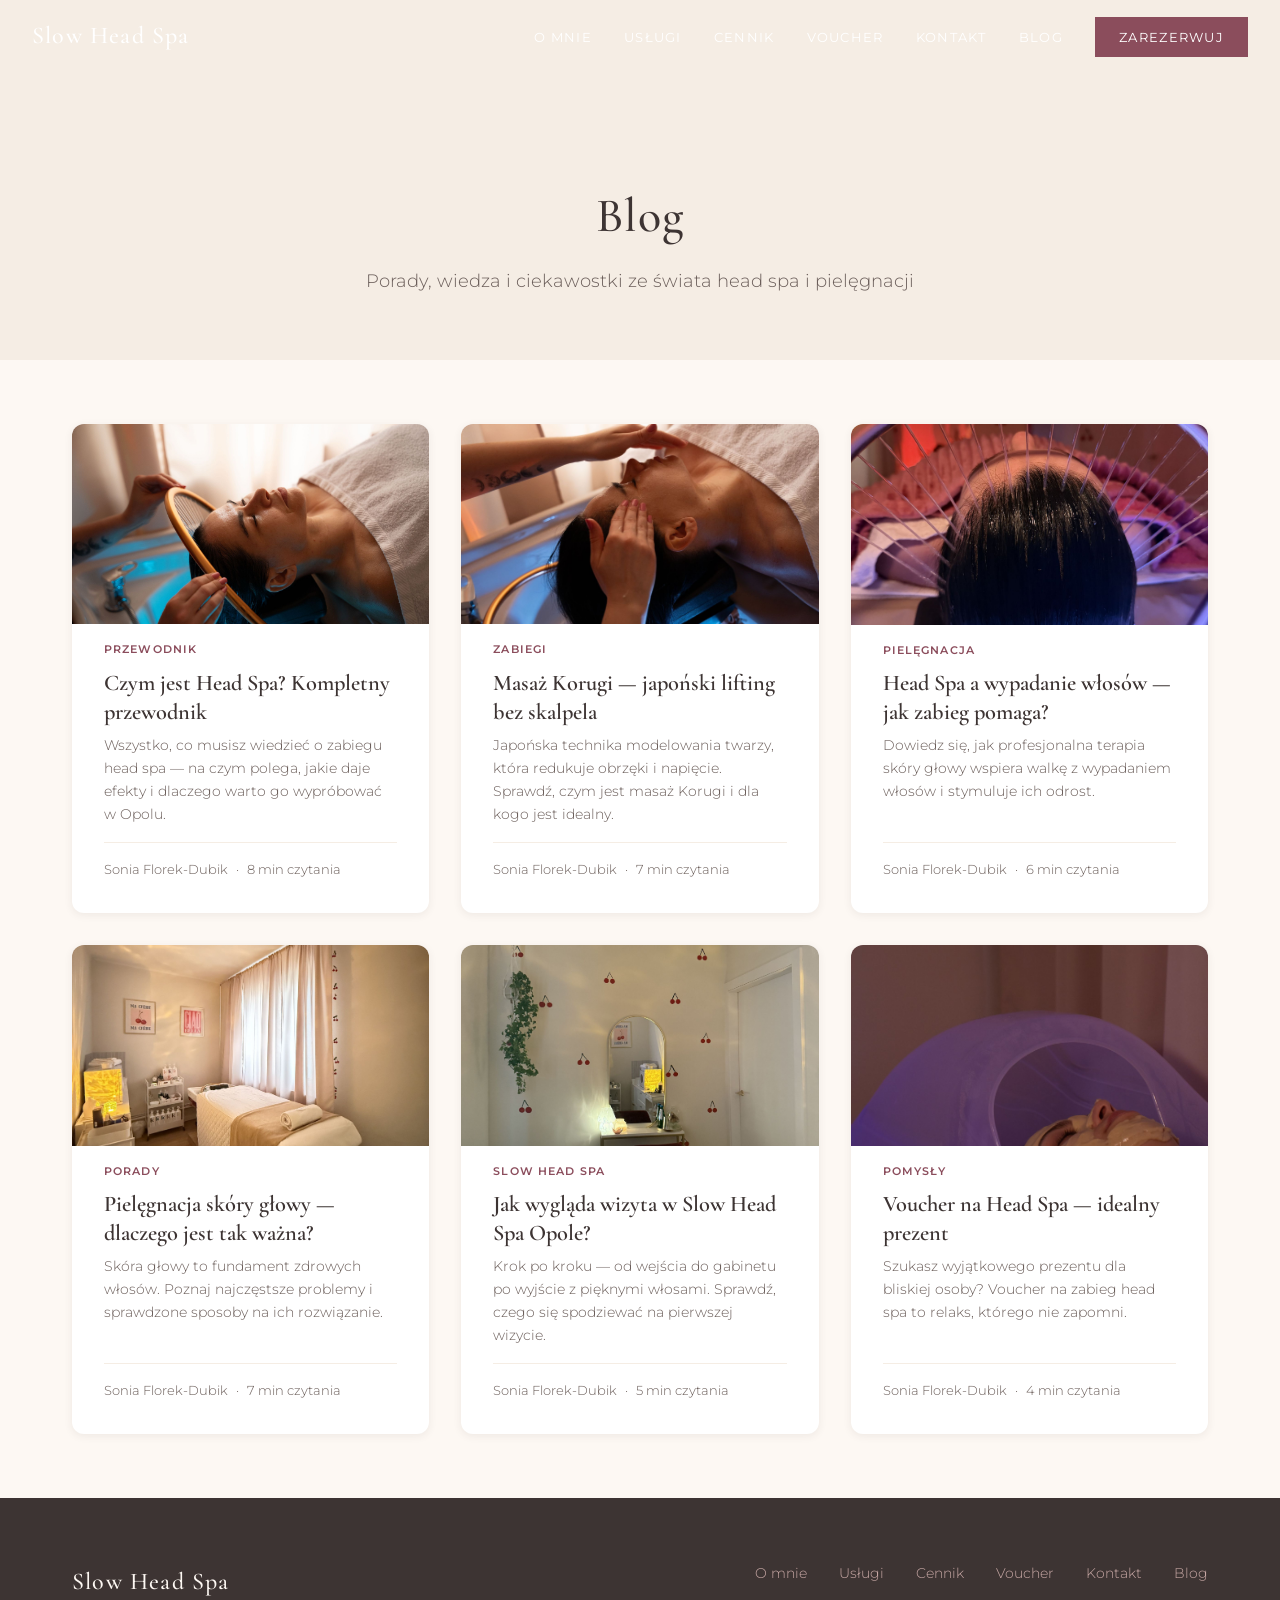
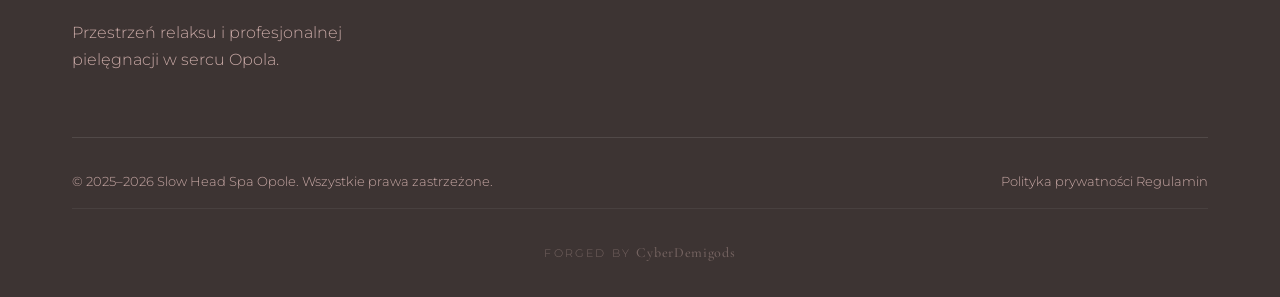
==== blog/index.html @ 9794a35c "Add blog (6 posts), blog nav link and sitemap entries Work from March 2026, previously uncommitted. " ====
<!DOCTYPE html>
<html lang="pl">
<head>
    <meta charset="UTF-8">
    <meta name="viewport" content="width=device-width, initial-scale=1.0">
    <meta name="description" content="Blog Slow Head Spa Opole — porady dotyczące pielęgnacji włosów, skóry głowy, masażu Korugi i zabiegów head spa. Wiedza od specjalistki.">
    <title>Blog | Slow Head Spa Opole — Porady i Wiedza</title>

    <meta property="og:type" content="website">
    <meta property="og:title" content="Blog | Slow Head Spa Opole">
    <meta property="og:description" content="Porady dotyczące pielęgnacji włosów, skóry głowy i zabiegów head spa. Wiedza od specjalistki z Opola.">
    <meta property="og:url" content="https://slowheadspa.pl/blog/">
    <meta property="og:locale" content="pl_PL">
    <meta name="theme-color" content="#3D3433">

    <link rel="canonical" href="https://slowheadspa.pl/blog/">
    <link rel="icon" href="data:image/svg+xml,<svg xmlns='http://www.w3.org/2000/svg' viewBox='0 0 100 100'><text y='.9em' font-size='90'>🧖</text></svg>" type="image/svg+xml">

    <link rel="stylesheet" href="/css/fonts.css">
    <link rel="stylesheet" href="/css/style.css">
    <link rel="stylesheet" href="/css/blog.css">

    <script type="application/ld+json">
    {
        "@context": "https://schema.org",
        "@type": "Blog",
        "name": "Blog Slow Head Spa Opole",
        "description": "Porady dotyczące pielęgnacji włosów, skóry głowy i zabiegów head spa.",
        "url": "https://slowheadspa.pl/blog/",
        "publisher": {
            "@type": "HealthAndBeautyBusiness",
            "name": "Slow Head Spa",
            "url": "https://slowheadspa.pl"
        }
    }
    </script>
</head>
<body>
    <nav class="nav nav--scrolled" id="nav">
        <div class="nav__container">
            <a href="/" class="nav__logo">Slow Head Spa</a>
            <button class="nav__toggle" id="navToggle" aria-label="Menu">
                <span></span>
                <span></span>
                <span></span>
            </button>
            <ul class="nav__menu" id="navMenu">
                <li><a href="/#o-mnie" class="nav__link">O mnie</a></li>
                <li><a href="/#uslugi" class="nav__link">Usługi</a></li>
                <li><a href="/#cennik" class="nav__link">Cennik</a></li>
                <li><a href="/#voucher" class="nav__link">Voucher</a></li>
                <li><a href="/#kontakt" class="nav__link">Kontakt</a></li>
                <li><a href="/blog/" class="nav__link">Blog</a></li>
                <li><a href="https://booksy.com/pl-pl/280278_slow-head-spa-opole_inni_12930_opole" target="_blank" rel="noopener noreferrer" class="nav__link nav__link--cta">Zarezerwuj</a></li>
            </ul>
        </div>
    </nav>

    <header class="blog-hero">
        <div class="container">
            <h1 class="section__title section__title--center">Blog</h1>
            <p class="section__subtitle">Porady, wiedza i ciekawostki ze świata head spa i pielęgnacji</p>
        </div>
    </header>

    <main>
        <div class="container">
            <div class="blog-grid">

                <a href="/blog/czym-jest-head-spa" class="blog-card">
                    <div class="blog-card__image">
                        <img src="/images/headspa5.jpeg" alt="Zabieg Head Spa w Opolu" loading="lazy">
                    </div>
                    <div class="blog-card__content">
                        <span class="blog-card__tag">Przewodnik</span>
                        <h2 class="blog-card__title">Czym jest Head Spa? Kompletny przewodnik</h2>
                        <p class="blog-card__excerpt">Wszystko, co musisz wiedzieć o zabiegu head spa — na czym polega, jakie daje efekty i dlaczego warto go wypróbować w Opolu.</p>
                        <div class="blog-card__meta">
                            <span>Sonia Florek-Dubik</span>
                            <span>·</span>
                            <span>8 min czytania</span>
                        </div>
                    </div>
                </a>

                <a href="/blog/masaz-korugi-japonski-lifting" class="blog-card">
                    <div class="blog-card__image">
                        <img src="/images/headspa4.jpeg" alt="Masaż Korugi w Opolu" loading="lazy">
                    </div>
                    <div class="blog-card__content">
                        <span class="blog-card__tag">Zabiegi</span>
                        <h2 class="blog-card__title">Masaż Korugi — japoński lifting bez skalpela</h2>
                        <p class="blog-card__excerpt">Japońska technika modelowania twarzy, która redukuje obrzęki i napięcie. Sprawdź, czym jest masaż Korugi i dla kogo jest idealny.</p>
                        <div class="blog-card__meta">
                            <span>Sonia Florek-Dubik</span>
                            <span>·</span>
                            <span>7 min czytania</span>
                        </div>
                    </div>
                </a>

                <a href="/blog/head-spa-wypadanie-wlosow" class="blog-card">
                    <div class="blog-card__image">
                        <img src="/images/headspa6.jpeg" alt="Head Spa a wypadanie włosów" loading="lazy">
                    </div>
                    <div class="blog-card__content">
                        <span class="blog-card__tag">Pielęgnacja</span>
                        <h2 class="blog-card__title">Head Spa a wypadanie włosów — jak zabieg pomaga?</h2>
                        <p class="blog-card__excerpt">Dowiedz się, jak profesjonalna terapia skóry głowy wspiera walkę z wypadaniem włosów i stymuluje ich odrost.</p>
                        <div class="blog-card__meta">
                            <span>Sonia Florek-Dubik</span>
                            <span>·</span>
                            <span>6 min czytania</span>
                        </div>
                    </div>
                </a>

                <a href="/blog/pielegnacja-skory-glowy" class="blog-card">
                    <div class="blog-card__image">
                        <img src="/images/headspa2.jpeg" alt="Pielęgnacja skóry głowy" loading="lazy">
                    </div>
                    <div class="blog-card__content">
                        <span class="blog-card__tag">Porady</span>
                        <h2 class="blog-card__title">Pielęgnacja skóry głowy — dlaczego jest tak ważna?</h2>
                        <p class="blog-card__excerpt">Skóra głowy to fundament zdrowych włosów. Poznaj najczęstsze problemy i sprawdzone sposoby na ich rozwiązanie.</p>
                        <div class="blog-card__meta">
                            <span>Sonia Florek-Dubik</span>
                            <span>·</span>
                            <span>7 min czytania</span>
                        </div>
                    </div>
                </a>

                <a href="/blog/jak-wyglada-wizyta-head-spa-opole" class="blog-card">
                    <div class="blog-card__image">
                        <img src="/images/headspa1.jpeg" alt="Wizyta w Slow Head Spa Opole" loading="lazy">
                    </div>
                    <div class="blog-card__content">
                        <span class="blog-card__tag">Slow Head Spa</span>
                        <h2 class="blog-card__title">Jak wygląda wizyta w Slow Head Spa Opole?</h2>
                        <p class="blog-card__excerpt">Krok po kroku — od wejścia do gabinetu po wyjście z pięknymi włosami. Sprawdź, czego się spodziewać na pierwszej wizycie.</p>
                        <div class="blog-card__meta">
                            <span>Sonia Florek-Dubik</span>
                            <span>·</span>
                            <span>5 min czytania</span>
                        </div>
                    </div>
                </a>

                <a href="/blog/voucher-head-spa-prezent" class="blog-card">
                    <div class="blog-card__image">
                        <img src="/images/headspa3.jpeg" alt="Voucher Head Spa na prezent" loading="lazy">
                    </div>
                    <div class="blog-card__content">
                        <span class="blog-card__tag">Pomysły</span>
                        <h2 class="blog-card__title">Voucher na Head Spa — idealny prezent</h2>
                        <p class="blog-card__excerpt">Szukasz wyjątkowego prezentu dla bliskiej osoby? Voucher na zabieg head spa to relaks, którego nie zapomni.</p>
                        <div class="blog-card__meta">
                            <span>Sonia Florek-Dubik</span>
                            <span>·</span>
                            <span>4 min czytania</span>
                        </div>
                    </div>
                </a>

            </div>
        </div>
    </main>

    <footer class="footer">
        <div class="container">
            <div class="footer__content">
                <div class="footer__brand">
                    <span class="footer__logo">Slow Head Spa</span>
                    <p>Przestrzeń relaksu i profesjonalnej pielęgnacji w sercu Opola.</p>
                </div>
                <div class="footer__links">
                    <a href="/#o-mnie">O mnie</a>
                    <a href="/#uslugi">Usługi</a>
                    <a href="/#cennik">Cennik</a>
                    <a href="/#voucher">Voucher</a>
                    <a href="/#kontakt">Kontakt</a>
                    <a href="/blog/">Blog</a>
                </div>
            </div>
            <div class="footer__bottom">
                <p>&copy; 2025–2026 Slow Head Spa Opole. Wszystkie prawa zastrzeżone.</p>
                <div class="footer__legal-links">
                    <a href="/polityka-prywatnosci.html">Polityka prywatności</a>
                    <a href="/regulamin.html">Regulamin</a>
                </div>
            </div>
            <div class="footer__credit">
                <p>Forged by <a href="https://cyberdemigods.com" target="_blank" rel="noopener noreferrer"><span style="font-family:var(--font-heading);font-size:0.875rem;letter-spacing:0.05em;text-transform:none">CyberDemigods</span></a></p>
            </div>
        </div>
    </footer>

    <script src="/js/main.js"></script>
</body>
</html>
---- css/fonts.css ----
/* ===================================
   LOCAL FONTS — self-hosted for GDPR compliance
   =================================== */

/* Cormorant Garamond — Regular (400) */
@font-face {
    font-family: 'Cormorant Garamond';
    font-style: normal;
    font-weight: 400;
    font-display: swap;
    src: url('../fonts/cormorant-garamond-normal-latin-ext.woff2') format('woff2');
    unicode-range: U+0100-02BA, U+02BD-02C5, U+02C7-02CC, U+02CE-02D7, U+02DD-02FF, U+0304, U+0308, U+0329, U+1D00-1DBF, U+1E00-1E9F, U+1EF2-1EFF, U+2020, U+20A0-20AB, U+20AD-20C0, U+2113, U+2C60-2C7F, U+A720-A7FF;
}

@font-face {
    font-family: 'Cormorant Garamond';
    font-style: normal;
    font-weight: 400;
    font-display: swap;
    src: url('../fonts/cormorant-garamond-normal-latin.woff2') format('woff2');
    unicode-range: U+0000-00FF, U+0131, U+0152-0153, U+02BB-02BC, U+02C6, U+02DA, U+02DC, U+0304, U+0308, U+0329, U+2000-206F, U+20AC, U+2122, U+2191, U+2193, U+2212, U+2215, U+FEFF, U+FFFD;
}

/* Cormorant Garamond — Medium (500) */
@font-face {
    font-family: 'Cormorant Garamond';
    font-style: normal;
    font-weight: 500;
    font-display: swap;
    src: url('../fonts/cormorant-garamond-normal-latin-ext.woff2') format('woff2');
    unicode-range: U+0100-02BA, U+02BD-02C5, U+02C7-02CC, U+02CE-02D7, U+02DD-02FF, U+0304, U+0308, U+0329, U+1D00-1DBF, U+1E00-1E9F, U+1EF2-1EFF, U+2020, U+20A0-20AB, U+20AD-20C0, U+2113, U+2C60-2C7F, U+A720-A7FF;
}

@font-face {
    font-family: 'Cormorant Garamond';
    font-style: normal;
    font-weight: 500;
    font-display: swap;
    src: url('../fonts/cormorant-garamond-normal-latin.woff2') format('woff2');
    unicode-range: U+0000-00FF, U+0131, U+0152-0153, U+02BB-02BC, U+02C6, U+02DA, U+02DC, U+0304, U+0308, U+0329, U+2000-206F, U+20AC, U+2122, U+2191, U+2193, U+2212, U+2215, U+FEFF, U+FFFD;
}

/* Cormorant Garamond — SemiBold (600) */
@font-face {
    font-family: 'Cormorant Garamond';
    font-style: normal;
    font-weight: 600;
    font-display: swap;
    src: url('../fonts/cormorant-garamond-normal-latin-ext.woff2') format('woff2');
    unicode-range: U+0100-02BA, U+02BD-02C5, U+02C7-02CC, U+02CE-02D7, U+02DD-02FF, U+0304, U+0308, U+0329, U+1D00-1DBF, U+1E00-1E9F, U+1EF2-1EFF, U+2020, U+20A0-20AB, U+20AD-20C0, U+2113, U+2C60-2C7F, U+A720-A7FF;
}

@font-face {
    font-family: 'Cormorant Garamond';
    font-style: normal;
    font-weight: 600;
    font-display: swap;
    src: url('../fonts/cormorant-garamond-normal-latin.woff2') format('woff2');
    unicode-range: U+0000-00FF, U+0131, U+0152-0153, U+02BB-02BC, U+02C6, U+02DA, U+02DC, U+0304, U+0308, U+0329, U+2000-206F, U+20AC, U+2122, U+2191, U+2193, U+2212, U+2215, U+FEFF, U+FFFD;
}

/* Cormorant Garamond — Italic (400) */
@font-face {
    font-family: 'Cormorant Garamond';
    font-style: italic;
    font-weight: 400;
    font-display: swap;
    src: url('../fonts/cormorant-garamond-italic-latin-ext.woff2') format('woff2');
    unicode-range: U+0100-02BA, U+02BD-02C5, U+02C7-02CC, U+02CE-02D7, U+02DD-02FF, U+0304, U+0308, U+0329, U+1D00-1DBF, U+1E00-1E9F, U+1EF2-1EFF, U+2020, U+20A0-20AB, U+20AD-20C0, U+2113, U+2C60-2C7F, U+A720-A7FF;
}

@font-face {
    font-family: 'Cormorant Garamond';
    font-style: italic;
    font-weight: 400;
    font-display: swap;
    src: url('../fonts/cormorant-garamond-italic-latin.woff2') format('woff2');
    unicode-range: U+0000-00FF, U+0131, U+0152-0153, U+02BB-02BC, U+02C6, U+02DA, U+02DC, U+0304, U+0308, U+0329, U+2000-206F, U+20AC, U+2122, U+2191, U+2193, U+2212, U+2215, U+FEFF, U+FFFD;
}

/* Montserrat — Light (300) */
@font-face {
    font-family: 'Montserrat';
    font-style: normal;
    font-weight: 300;
    font-display: swap;
    src: url('../fonts/montserrat-normal-latin-ext.woff2') format('woff2');
    unicode-range: U+0100-02BA, U+02BD-02C5, U+02C7-02CC, U+02CE-02D7, U+02DD-02FF, U+0304, U+0308, U+0329, U+1D00-1DBF, U+1E00-1E9F, U+1EF2-1EFF, U+2020, U+20A0-20AB, U+20AD-20C0, U+2113, U+2C60-2C7F, U+A720-A7FF;
}

@font-face {
    font-family: 'Montserrat';
    font-style: normal;
    font-weight: 300;
    font-display: swap;
    src: url('../fonts/montserrat-normal-latin.woff2') format('woff2');
    unicode-range: U+0000-00FF, U+0131, U+0152-0153, U+02BB-02BC, U+02C6, U+02DA, U+02DC, U+0304, U+0308, U+0329, U+2000-206F, U+20AC, U+2122, U+2191, U+2193, U+2212, U+2215, U+FEFF, U+FFFD;
}

/* Montserrat — Regular (400) */
@font-face {
    font-family: 'Montserrat';
    font-style: normal;
    font-weight: 400;
    font-display: swap;
    src: url('../fonts/montserrat-normal-latin-ext.woff2') format('woff2');
    unicode-range: U+0100-02BA, U+02BD-02C5, U+02C7-02CC, U+02CE-02D7, U+02DD-02FF, U+0304, U+0308, U+0329, U+1D00-1DBF, U+1E00-1E9F, U+1EF2-1EFF, U+2020, U+20A0-20AB, U+20AD-20C0, U+2113, U+2C60-2C7F, U+A720-A7FF;
}

@font-face {
    font-family: 'Montserrat';
    font-style: normal;
    font-weight: 400;
    font-display: swap;
    src: url('../fonts/montserrat-normal-latin.woff2') format('woff2');
    unicode-range: U+0000-00FF, U+0131, U+0152-0153, U+02BB-02BC, U+02C6, U+02DA, U+02DC, U+0304, U+0308, U+0329, U+2000-206F, U+20AC, U+2122, U+2191, U+2193, U+2212, U+2215, U+FEFF, U+FFFD;
}

/* Montserrat — Medium (500) */
@font-face {
    font-family: 'Montserrat';
    font-style: normal;
    font-weight: 500;
    font-display: swap;
    src: url('../fonts/montserrat-normal-latin-ext.woff2') format('woff2');
    unicode-range: U+0100-02BA, U+02BD-02C5, U+02C7-02CC, U+02CE-02D7, U+02DD-02FF, U+0304, U+0308, U+0329, U+1D00-1DBF, U+1E00-1E9F, U+1EF2-1EFF, U+2020, U+20A0-20AB, U+20AD-20C0, U+2113, U+2C60-2C7F, U+A720-A7FF;
}

@font-face {
    font-family: 'Montserrat';
    font-style: normal;
    font-weight: 500;
    font-display: swap;
    src: url('../fonts/montserrat-normal-latin.woff2') format('woff2');
    unicode-range: U+0000-00FF, U+0131, U+0152-0153, U+02BB-02BC, U+02C6, U+02DA, U+02DC, U+0304, U+0308, U+0329, U+2000-206F, U+20AC, U+2122, U+2191, U+2193, U+2212, U+2215, U+FEFF, U+FFFD;
}

/* Montserrat — SemiBold (600) */
@font-face {
    font-family: 'Montserrat';
    font-style: normal;
    font-weight: 600;
    font-display: swap;
    src: url('../fonts/montserrat-normal-latin-ext.woff2') format('woff2');
    unicode-range: U+0100-02BA, U+02BD-02C5, U+02C7-02CC, U+02CE-02D7, U+02DD-02FF, U+0304, U+0308, U+0329, U+1D00-1DBF, U+1E00-1E9F, U+1EF2-1EFF, U+2020, U+20A0-20AB, U+20AD-20C0, U+2113, U+2C60-2C7F, U+A720-A7FF;
}

@font-face {
    font-family: 'Montserrat';
    font-style: normal;
    font-weight: 600;
    font-display: swap;
    src: url('../fonts/montserrat-normal-latin.woff2') format('woff2');
    unicode-range: U+0000-00FF, U+0131, U+0152-0153, U+02BB-02BC, U+02C6, U+02DA, U+02DC, U+0304, U+0308, U+0329, U+2000-206F, U+20AC, U+2122, U+2191, U+2193, U+2212, U+2215, U+FEFF, U+FFFD;
}
---- css/style.css ----
/* ===================================
   SLOW HEAD SPA - STYLES
   =================================== */

/* CSS Variables */
:root {
    /* Colors - warm, slow, relaxing palette */
    --color-cream: #FDF8F3;
    --color-cream-dark: #F5EDE4;
    --color-blush: #E8D5D0;
    --color-rose: #C9A9A6;
    --color-cherry: #8B4D5C;
    --color-cherry-dark: #6B3A47;
    --color-text: #3D3433;
    --color-text-light: #6B5E5A;
    --color-white: #FFFFFF;

    /* Typography */
    --font-heading: 'Cormorant Garamond', Georgia, serif;
    --font-body: 'Montserrat', -apple-system, BlinkMacSystemFont, sans-serif;

    /* Spacing */
    --spacing-xs: 0.5rem;
    --spacing-sm: 1rem;
    --spacing-md: 2rem;
    --spacing-lg: 4rem;
    --spacing-xl: 6rem;

    /* Transitions */
    --transition-fast: 0.2s ease;
    --transition-base: 0.3s ease;
    --transition-slow: 0.5s ease;

    /* Shadows */
    --shadow-sm: 0 2px 8px rgba(61, 52, 51, 0.08);
    --shadow-md: 0 4px 20px rgba(61, 52, 51, 0.12);
    --shadow-lg: 0 8px 40px rgba(61, 52, 51, 0.16);
}

/* Reset & Base */
*,
*::before,
*::after {
    margin: 0;
    padding: 0;
    box-sizing: border-box;
}

html {
    scroll-behavior: smooth;
    font-size: 16px;
}

body {
    font-family: var(--font-body);
    font-weight: 300;
    line-height: 1.7;
    color: var(--color-text);
    background-color: var(--color-cream);
    -webkit-font-smoothing: antialiased;
    -moz-osx-font-smoothing: grayscale;
}

img {
    max-width: 100%;
    height: auto;
    display: block;
}

a {
    color: inherit;
    text-decoration: none;
    transition: color var(--transition-fast);
}

ul {
    list-style: none;
}

/* Container */
.container {
    width: 100%;
    max-width: 1200px;
    margin: 0 auto;
    padding: 0 var(--spacing-md);
}

/* Typography */
.section__title {
    font-family: var(--font-heading);
    font-size: clamp(2rem, 5vw, 3rem);
    font-weight: 500;
    color: var(--color-text);
    margin-bottom: var(--spacing-sm);
    letter-spacing: 0.02em;
}

.section__title--center {
    text-align: center;
}

.section__subtitle {
    text-align: center;
    color: var(--color-text-light);
    font-size: 1.1rem;
    margin-bottom: var(--spacing-lg);
}

/* Buttons */
.btn {
    display: inline-block;
    padding: 1rem 2rem;
    font-family: var(--font-body);
    font-size: 0.875rem;
    font-weight: 500;
    letter-spacing: 0.1em;
    text-transform: uppercase;
    border: none;
    border-radius: 0;
    cursor: pointer;
    transition: all var(--transition-base);
}

.btn--primary {
    background-color: var(--color-cherry);
    color: var(--color-white);
}

.btn--primary:hover {
    background-color: var(--color-cherry-dark);
}

.btn--secondary {
    background-color: transparent;
    color: var(--color-white);
    border: 1px solid var(--color-white);
}

.btn--secondary:hover {
    background-color: var(--color-white);
    color: var(--color-text);
}

.btn--outline {
    background-color: transparent;
    color: var(--color-cherry);
    border: 1px solid var(--color-cherry);
}

.btn--outline:hover {
    background-color: var(--color-cherry);
    color: var(--color-white);
}

.btn--large {
    padding: 1.25rem 3rem;
    font-size: 1rem;
}

.btn--full {
    width: 100%;
}

/* ===================================
   NAVIGATION
   =================================== */
.nav {
    position: fixed;
    top: 0;
    left: 0;
    right: 0;
    z-index: 1000;
    padding: var(--spacing-sm) 0;
    transition: all var(--transition-base);
}

.nav--scrolled {
    background-color: var(--color-cream);
    box-shadow: var(--shadow-sm);
}

.nav--scrolled .nav__logo,
.nav--scrolled .nav__link {
    color: var(--color-text);
}

.nav--scrolled .nav__toggle span {
    background-color: var(--color-text);
}

.nav__container {
    max-width: 1400px;
    margin: 0 auto;
    padding: 0 var(--spacing-md);
    display: flex;
    justify-content: space-between;
    align-items: center;
}

.nav__logo {
    font-family: var(--font-heading);
    font-size: 1.5rem;
    font-weight: 500;
    color: var(--color-white);
    letter-spacing: 0.05em;
}

.nav__menu {
    display: flex;
    align-items: center;
    gap: var(--spacing-md);
}

.nav__link {
    font-size: 0.8125rem;
    font-weight: 400;
    letter-spacing: 0.1em;
    text-transform: uppercase;
    color: var(--color-white);
    position: relative;
}

.nav__link::after {
    content: '';
    position: absolute;
    bottom: -4px;
    left: 0;
    width: 0;
    height: 1px;
    background-color: currentColor;
    transition: width var(--transition-base);
}

.nav__link:hover::after {
    width: 100%;
}

.nav__link--cta {
    padding: 0.75rem 1.5rem;
    background-color: var(--color-cherry);
    color: var(--color-white) !important;
}

.nav__link--cta::after {
    display: none;
}

.nav__link--cta:hover {
    background-color: var(--color-cherry-dark);
}

.nav__toggle {
    display: none;
    flex-direction: column;
    gap: 5px;
    background: none;
    border: none;
    cursor: pointer;
    padding: 5px;
}

.nav__toggle span {
    width: 24px;
    height: 2px;
    background-color: var(--color-white);
    transition: all var(--transition-base);
}

/* ===================================
   HERO
   =================================== */
.hero {
    position: relative;
    min-height: 100vh;
    display: flex;
    align-items: center;
    justify-content: center;
    background-image: url('../images/headspa5.jpeg');
    background-size: cover;
    background-position: center;
    background-attachment: fixed;
}

.hero__overlay {
    position: absolute;
    inset: 0;
    background: linear-gradient(
        to bottom,
        rgba(61, 52, 51, 0.4) 0%,
        rgba(61, 52, 51, 0.6) 100%
    );
}

.hero__content {
    position: relative;
    z-index: 1;
    text-align: center;
    padding: var(--spacing-md);
    max-width: 800px;
}

.hero__subtitle {
    font-size: 0.875rem;
    font-weight: 400;
    letter-spacing: 0.3em;
    text-transform: uppercase;
    color: var(--color-blush);
    margin-bottom: var(--spacing-sm);
}

.hero__title {
    font-family: var(--font-heading);
    font-size: clamp(3rem, 10vw, 6rem);
    font-weight: 400;
    color: var(--color-white);
    letter-spacing: 0.05em;
    margin-bottom: var(--spacing-md);
    line-height: 1.1;
}

.hero__description {
    font-size: 1.125rem;
    color: var(--color-cream);
    margin-bottom: var(--spacing-lg);
    line-height: 1.8;
}

.hero__buttons {
    display: flex;
    gap: var(--spacing-sm);
    justify-content: center;
    flex-wrap: wrap;
}

.hero__scroll {
    position: absolute;
    bottom: var(--spacing-lg);
    left: 50%;
    transform: translateX(-50%);
    display: flex;
    flex-direction: column;
    align-items: center;
    gap: var(--spacing-sm);
    color: var(--color-cream);
    font-size: 0.75rem;
    letter-spacing: 0.2em;
    text-transform: uppercase;
}

.hero__scroll-line {
    width: 1px;
    height: 60px;
    background: linear-gradient(to bottom, var(--color-cream), transparent);
    animation: scrollLine 2s ease-in-out infinite;
}

@keyframes scrollLine {
    0%, 100% { transform: scaleY(1); opacity: 1; }
    50% { transform: scaleY(0.5); opacity: 0.5; }
}

/* ===================================
   ABOUT
   =================================== */
.about {
    padding: var(--spacing-xl) 0;
    background-color: var(--color-white);
}

.about__grid {
    display: grid;
    grid-template-columns: 1fr 1fr;
    gap: var(--spacing-lg);
    align-items: center;
}

.about__image {
    position: relative;
}

.about__image img {
    width: 100%;
    height: 600px;
    object-fit: cover;
}

.about__image::before {
    content: '';
    position: absolute;
    top: var(--spacing-md);
    left: var(--spacing-md);
    right: calc(var(--spacing-md) * -1);
    bottom: calc(var(--spacing-md) * -1);
    border: 1px solid var(--color-rose);
    z-index: -1;
}

.about__content {
    padding: var(--spacing-md);
}

.about__text {
    margin-bottom: var(--spacing-md);
    color: var(--color-text-light);
}

.about__text:last-of-type {
    margin-bottom: 0;
}

.about__text strong {
    color: var(--color-cherry);
    font-weight: 500;
}

/* ===================================
   SERVICES
   =================================== */
.services {
    padding: var(--spacing-xl) 0;
    background-color: var(--color-cream);
}

.services__grid {
    display: grid;
    grid-template-columns: repeat(2, 1fr);
    gap: var(--spacing-lg);
}

.service-card {
    background-color: var(--color-white);
    box-shadow: var(--shadow-md);
    overflow: hidden;
    transition: transform var(--transition-base), box-shadow var(--transition-base);
}

.service-card:hover {
    transform: translateY(-8px);
    box-shadow: var(--shadow-lg);
}

.service-card__image {
    height: 300px;
    overflow: hidden;
}

.service-card__image img {
    width: 100%;
    height: 100%;
    object-fit: cover;
    transition: transform var(--transition-slow);
}

.service-card:hover .service-card__image img {
    transform: scale(1.05);
}

.service-card__content {
    padding: var(--spacing-md);
}

.service-card__title {
    font-family: var(--font-heading);
    font-size: 1.75rem;
    font-weight: 500;
    margin-bottom: var(--spacing-sm);
    color: var(--color-text);
}

.service-card__description {
    color: var(--color-text-light);
    margin-bottom: var(--spacing-md);
}

.service-card__benefits {
    margin-bottom: var(--spacing-md);
}

.service-card__benefits li {
    position: relative;
    padding-left: var(--spacing-md);
    margin-bottom: var(--spacing-xs);
    color: var(--color-text-light);
    font-size: 0.9375rem;
}

.service-card__benefits li::before {
    content: '';
    position: absolute;
    left: 0;
    top: 0.6em;
    width: 6px;
    height: 6px;
    background-color: var(--color-cherry);
    border-radius: 50%;
}

/* ===================================
   GALLERY
   =================================== */
.gallery {
    background-color: var(--color-cream-dark);
}

.gallery__grid {
    display: grid;
    grid-template-columns: repeat(4, 1fr);
}

.gallery__item {
    position: relative;
    aspect-ratio: 1;
    overflow: hidden;
}

.gallery__item img {
    width: 100%;
    height: 100%;
    object-fit: cover;
    transition: transform var(--transition-slow);
}

.gallery__item:hover img {
    transform: scale(1.1);
}

/* ===================================
   PRICING
   =================================== */
.pricing {
    padding: var(--spacing-xl) 0;
    background-color: var(--color-white);
}

.pricing__category {
    margin-bottom: var(--spacing-lg);
}

.pricing__category:last-of-type {
    margin-bottom: var(--spacing-lg);
}

.pricing__category-title {
    font-family: var(--font-heading);
    font-size: 1.5rem;
    font-weight: 500;
    color: var(--color-cherry);
    margin-bottom: var(--spacing-md);
    padding-bottom: var(--spacing-sm);
    border-bottom: 1px solid var(--color-blush);
}

.pricing__table {
    display: flex;
    flex-direction: column;
    gap: var(--spacing-sm);
}

.pricing__item {
    display: flex;
    justify-content: space-between;
    align-items: center;
    padding: var(--spacing-md);
    background-color: var(--color-cream);
    transition: all var(--transition-base);
}

.pricing__item:hover {
    background-color: var(--color-cream-dark);
}

.pricing__item--highlight {
    background-color: var(--color-blush);
}

.pricing__item--highlight:hover {
    background-color: var(--color-rose);
}

.pricing__name {
    font-family: var(--font-heading);
    font-size: 1.125rem;
    font-weight: 500;
    color: var(--color-text);
    margin-bottom: 4px;
}

.pricing__duration {
    font-size: 0.875rem;
    color: var(--color-text-light);
}

.pricing__price {
    font-family: var(--font-heading);
    font-size: 1.5rem;
    font-weight: 600;
    color: var(--color-cherry);
}

.pricing__cta {
    text-align: center;
    margin-top: var(--spacing-lg);
}

/* ===================================
   VOUCHER
   =================================== */
.voucher {
    padding: var(--spacing-xl) 0;
    background-color: var(--color-cream-dark);
}

.voucher__grid {
    display: grid;
    grid-template-columns: 1fr 1fr;
    gap: var(--spacing-lg);
    align-items: start;
}

.voucher__content {
    padding-right: var(--spacing-lg);
}

.voucher__text {
    color: var(--color-text-light);
    margin-bottom: var(--spacing-md);
    font-size: 1.125rem;
}

.voucher__benefits {
    margin-top: var(--spacing-md);
}

.voucher__benefits li {
    display: flex;
    align-items: flex-start;
    gap: var(--spacing-sm);
    margin-bottom: var(--spacing-sm);
    color: var(--color-text);
}

.voucher__benefits svg {
    width: 20px;
    height: 20px;
    flex-shrink: 0;
    color: var(--color-cherry);
    margin-top: 2px;
}

.voucher__form-container {
    background-color: var(--color-white);
    padding: var(--spacing-lg);
    box-shadow: var(--shadow-md);
}

.voucher__form-title {
    font-family: var(--font-heading);
    font-size: 1.5rem;
    font-weight: 500;
    margin-bottom: var(--spacing-md);
    text-align: center;
    color: var(--color-text);
}

.form-group {
    margin-bottom: var(--spacing-md);
}

.form-group label {
    display: block;
    font-size: 0.875rem;
    font-weight: 500;
    color: var(--color-text);
    margin-bottom: var(--spacing-xs);
}

.form-group input,
.form-group select,
.form-group textarea {
    width: 100%;
    padding: 0.875rem 1rem;
    font-family: var(--font-body);
    font-size: 1rem;
    border: 1px solid var(--color-blush);
    background-color: var(--color-cream);
    color: var(--color-text);
    transition: border-color var(--transition-fast);
}

.form-group input:focus,
.form-group select:focus,
.form-group textarea:focus {
    outline: none;
    border-color: var(--color-cherry);
}

.form-group textarea {
    resize: vertical;
    min-height: 100px;
}

.voucher__form-note {
    margin-top: var(--spacing-sm);
    font-size: 0.8125rem;
    color: var(--color-text-light);
    text-align: center;
}

/* ===================================
   CONTACT
   =================================== */
.contact {
    padding: var(--spacing-xl) 0;
    background-color: var(--color-white);
}

.contact__grid {
    display: grid;
    grid-template-columns: 1fr 1fr;
    gap: var(--spacing-lg);
}

.contact__info {
    display: flex;
    flex-direction: column;
    gap: var(--spacing-md);
}

.contact__item {
    display: flex;
    gap: var(--spacing-md);
    align-items: flex-start;
}

.contact__icon {
    flex-shrink: 0;
    width: 48px;
    height: 48px;
    display: flex;
    align-items: center;
    justify-content: center;
    background-color: var(--color-cream);
    border-radius: 50%;
}

.contact__icon svg {
    width: 24px;
    height: 24px;
    color: var(--color-cherry);
}

.contact__details h4 {
    font-family: var(--font-heading);
    font-size: 1.125rem;
    font-weight: 500;
    margin-bottom: 4px;
    color: var(--color-text);
}

.contact__details p {
    color: var(--color-text-light);
    font-size: 0.9375rem;
}

.contact__details a:hover {
    color: var(--color-cherry);
}

.contact__social {
    display: flex;
    gap: var(--spacing-sm);
    margin-top: var(--spacing-sm);
}

.contact__social-link {
    width: 48px;
    height: 48px;
    display: flex;
    align-items: center;
    justify-content: center;
    background-color: var(--color-cream);
    transition: all var(--transition-base);
}

.contact__social-link:hover {
    background-color: var(--color-cherry);
}

.contact__social-link svg {
    width: 24px;
    height: 24px;
    color: var(--color-cherry);
    transition: color var(--transition-base);
}

.contact__social-link:hover svg {
    color: var(--color-white);
}

.contact__map {
    height: 100%;
    min-height: 400px;
    background-color: var(--color-cream);
}

.contact__map iframe {
    filter: grayscale(20%);
}

/* ===================================
   FOOTER
   =================================== */
.footer {
    background-color: var(--color-text);
    color: var(--color-cream);
    padding: var(--spacing-lg) 0 var(--spacing-md);
}

.footer__content {
    display: flex;
    justify-content: space-between;
    align-items: flex-start;
    padding-bottom: var(--spacing-lg);
    border-bottom: 1px solid rgba(255, 255, 255, 0.1);
}

.footer__logo {
    font-family: var(--font-heading);
    font-size: 1.5rem;
    font-weight: 500;
    letter-spacing: 0.05em;
    display: block;
    margin-bottom: var(--spacing-sm);
}

.footer__brand p {
    color: var(--color-rose);
    max-width: 300px;
}

.footer__links {
    display: flex;
    gap: var(--spacing-md);
}

.footer__links a {
    font-size: 0.875rem;
    color: var(--color-rose);
    transition: color var(--transition-fast);
}

.footer__links a:hover {
    color: var(--color-white);
}

.footer__bottom {
    display: flex;
    justify-content: space-between;
    padding-top: var(--spacing-md);
    font-size: 0.8125rem;
    color: var(--color-rose);
}

.footer__credit {
    text-align: center;
    padding-top: var(--spacing-md);
    margin-top: var(--spacing-sm);
    border-top: 1px solid rgba(255, 255, 255, 0.06);
}

.footer__credit p {
    font-size: 0.6875rem;
    letter-spacing: 0.2em;
    text-transform: uppercase;
    color: rgba(201, 169, 166, 0.4);
    transition: color var(--transition-base);
}

.footer__credit p:hover {
    color: rgba(201, 169, 166, 0.7);
}

.footer__credit a {
    color: inherit;
    text-decoration: none;
    font-weight: 500;
    transition: color var(--transition-base);
}

.footer__credit p:hover a {
    color: var(--color-white);
}

/* ===================================
   RESPONSIVE
   =================================== */
@media (max-width: 1024px) {
    .about__grid,
    .voucher__grid,
    .contact__grid {
        grid-template-columns: 1fr;
    }

    .about__image {
        order: -1;
    }

    .about__image::before {
        display: none;
    }

    .about__image img {
        height: 400px;
    }

    .voucher__content {
        padding-right: 0;
    }

    .services__grid {
        grid-template-columns: 1fr;
    }

    .gallery__grid {
        grid-template-columns: repeat(2, 1fr);
    }

    .contact__map {
        min-height: 350px;
    }
}

@media (max-width: 768px) {
    :root {
        --spacing-lg: 3rem;
        --spacing-xl: 4rem;
    }

    /* Navigation Mobile */
    .nav__toggle {
        display: flex;
        z-index: 1001;
    }

    .nav__menu {
        position: fixed;
        top: 0;
        right: -100%;
        width: 80%;
        max-width: 400px;
        height: 100vh;
        background-color: var(--color-cream);
        flex-direction: column;
        justify-content: center;
        padding: var(--spacing-lg);
        transition: right var(--transition-base);
        box-shadow: var(--shadow-lg);
    }

    .nav__menu.active {
        right: 0;
    }

    .nav__link {
        color: var(--color-text);
        font-size: 1.125rem;
        padding: var(--spacing-sm) 0;
    }

    .nav__link--cta {
        margin-top: var(--spacing-sm);
    }

    .nav__toggle.active span:nth-child(1) {
        transform: rotate(45deg) translate(5px, 5px);
        background-color: var(--color-text);
    }

    .nav__toggle.active span:nth-child(2) {
        opacity: 0;
    }

    .nav__toggle.active span:nth-child(3) {
        transform: rotate(-45deg) translate(5px, -5px);
        background-color: var(--color-text);
    }

    /* Hero Mobile */
    .hero {
        background-attachment: scroll;
    }

    .hero__scroll {
        display: none;
    }

    /* Pricing Mobile */
    .pricing__item {
        flex-direction: column;
        align-items: flex-start;
        gap: var(--spacing-sm);
    }

    .pricing__price {
        align-self: flex-end;
    }

    /* Footer Mobile */
    .footer__content {
        flex-direction: column;
        gap: var(--spacing-md);
    }

    .footer__links {
        flex-wrap: wrap;
    }

    .footer__bottom {
        flex-direction: column;
        gap: var(--spacing-xs);
        text-align: center;
    }
}

@media (max-width: 480px) {
    .gallery__grid {
        grid-template-columns: 1fr;
    }

    .hero__buttons {
        flex-direction: column;
    }

    .hero__buttons .btn {
        width: 100%;
    }

    .contact__item {
        flex-direction: column;
        align-items: center;
        text-align: center;
    }
}
---- css/blog.css ----
/* ===== Blog Listing ===== */
.blog-hero {
    padding: calc(80px + var(--spacing-xl)) 0 var(--spacing-lg);
    background: var(--color-cream-dark);
    text-align: center;
}

.blog-hero .section__title {
    margin-bottom: var(--spacing-xs);
}

.blog-hero .section__subtitle {
    max-width: 600px;
    margin: 0 auto;
}

.blog-grid {
    display: grid;
    grid-template-columns: repeat(auto-fill, minmax(340px, 1fr));
    gap: var(--spacing-md);
    padding: var(--spacing-lg) 0;
}

.blog-card {
    background: var(--color-white);
    border-radius: 12px;
    overflow: hidden;
    box-shadow: var(--shadow-sm);
    transition: transform var(--transition-base), box-shadow var(--transition-base);
    text-decoration: none;
    color: inherit;
    display: flex;
    flex-direction: column;
}

.blog-card:hover {
    transform: translateY(-6px);
    box-shadow: var(--shadow-md);
}

.blog-card__image {
    aspect-ratio: 16 / 9;
    overflow: hidden;
}

.blog-card__image img {
    width: 100%;
    height: 100%;
    object-fit: cover;
    transition: transform var(--transition-slow);
}

.blog-card:hover .blog-card__image img {
    transform: scale(1.05);
}

.blog-card__content {
    padding: var(--spacing-sm) var(--spacing-md) var(--spacing-md);
    display: flex;
    flex-direction: column;
    flex: 1;
}

.blog-card__tag {
    display: inline-block;
    font-family: var(--font-body);
    font-size: 0.7rem;
    font-weight: 600;
    text-transform: uppercase;
    letter-spacing: 0.1em;
    color: var(--color-cherry);
    margin-bottom: var(--spacing-xs);
}

.blog-card__title {
    font-family: var(--font-heading);
    font-size: 1.4rem;
    font-weight: 600;
    color: var(--color-text);
    line-height: 1.3;
    margin-bottom: var(--spacing-xs);
}

.blog-card__excerpt {
    font-size: 0.9rem;
    color: var(--color-text-light);
    line-height: 1.6;
    flex: 1;
}

.blog-card__meta {
    display: flex;
    align-items: center;
    gap: 0.5rem;
    margin-top: var(--spacing-sm);
    padding-top: var(--spacing-sm);
    border-top: 1px solid var(--color-cream-dark);
    font-size: 0.8rem;
    color: var(--color-text-light);
}

/* ===== Article Page ===== */
.article {
    padding: calc(80px + var(--spacing-lg)) 0 var(--spacing-xl);
}

.article__container {
    max-width: 760px;
    margin: 0 auto;
    padding: 0 var(--spacing-md);
}

.article__breadcrumb {
    font-size: 0.85rem;
    color: var(--color-text-light);
    margin-bottom: var(--spacing-md);
}

.article__breadcrumb a {
    color: var(--color-cherry);
    text-decoration: none;
    transition: color var(--transition-fast);
}

.article__breadcrumb a:hover {
    color: var(--color-cherry-dark);
}

.article__header {
    margin-bottom: var(--spacing-lg);
    text-align: center;
}

.article__tag {
    display: inline-block;
    font-family: var(--font-body);
    font-size: 0.75rem;
    font-weight: 600;
    text-transform: uppercase;
    letter-spacing: 0.12em;
    color: var(--color-cherry);
    margin-bottom: var(--spacing-sm);
}

.article__title {
    font-family: var(--font-heading);
    font-size: clamp(2rem, 5vw, 2.8rem);
    font-weight: 600;
    color: var(--color-text);
    line-height: 1.2;
    margin-bottom: var(--spacing-sm);
}

.article__meta {
    font-size: 0.85rem;
    color: var(--color-text-light);
}

.article__hero-image {
    width: 100%;
    border-radius: 12px;
    margin-bottom: var(--spacing-lg);
    overflow: hidden;
}

.article__hero-image img {
    width: 100%;
    height: auto;
    display: block;
}

/* Article Content */
.article__content {
    font-size: 1.05rem;
    line-height: 1.85;
    color: var(--color-text);
}

.article__content h2 {
    font-family: var(--font-heading);
    font-size: clamp(1.5rem, 4vw, 2rem);
    font-weight: 600;
    color: var(--color-text);
    margin: var(--spacing-lg) 0 var(--spacing-sm);
    line-height: 1.3;
}

.article__content h3 {
    font-family: var(--font-heading);
    font-size: 1.4rem;
    font-weight: 600;
    color: var(--color-text);
    margin: var(--spacing-md) 0 var(--spacing-xs);
}

.article__content p {
    margin-bottom: var(--spacing-sm);
}

.article__content ul,
.article__content ol {
    margin: var(--spacing-sm) 0;
    padding-left: 1.5rem;
    list-style: disc;
}

.article__content ol {
    list-style: decimal;
}

.article__content li {
    margin-bottom: 0.5rem;
    line-height: 1.7;
}

.article__content strong {
    font-weight: 600;
    color: var(--color-text);
}

.article__content a {
    color: var(--color-cherry);
    text-decoration: underline;
    text-decoration-color: rgba(139, 77, 92, 0.3);
    text-underline-offset: 3px;
    transition: text-decoration-color var(--transition-fast);
}

.article__content a:hover {
    text-decoration-color: var(--color-cherry);
}

/* Highlight box */
.article__highlight {
    background: var(--color-cream-dark);
    border-left: 4px solid var(--color-cherry);
    padding: var(--spacing-md);
    border-radius: 0 8px 8px 0;
    margin: var(--spacing-md) 0;
}

.article__highlight p {
    margin-bottom: 0;
    font-style: italic;
}

/* Instagram embed */
.article__instagram {
    margin: var(--spacing-md) 0;
    display: flex;
    justify-content: center;
}

.article__instagram iframe {
    max-width: 100%;
    border-radius: 8px;
}

/* CTA box */
.article__cta {
    background: var(--color-cherry);
    color: var(--color-white);
    padding: var(--spacing-md);
    border-radius: 12px;
    text-align: center;
    margin: var(--spacing-lg) 0;
}

.article__cta h3 {
    font-family: var(--font-heading);
    font-size: 1.5rem;
    font-weight: 600;
    color: var(--color-white);
    margin: 0 0 var(--spacing-xs);
}

.article__cta p {
    margin-bottom: var(--spacing-sm);
    opacity: 0.9;
}

.article__cta .btn {
    background: var(--color-white);
    color: var(--color-cherry);
    display: inline-block;
    padding: 0.8rem 2rem;
    border-radius: 30px;
    font-weight: 500;
    text-transform: uppercase;
    letter-spacing: 0.1em;
    font-size: 0.85rem;
    text-decoration: none;
    transition: transform var(--transition-fast), box-shadow var(--transition-fast);
}

.article__cta .btn:hover {
    transform: translateY(-2px);
    box-shadow: 0 4px 15px rgba(0, 0, 0, 0.2);
}

/* Related articles */
.article__related {
    margin-top: var(--spacing-xl);
    padding-top: var(--spacing-lg);
    border-top: 1px solid var(--color-cream-dark);
}

.article__related h2 {
    font-family: var(--font-heading);
    font-size: 1.8rem;
    font-weight: 600;
    text-align: center;
    margin-bottom: var(--spacing-md);
}

.article__related-grid {
    display: grid;
    grid-template-columns: repeat(2, 1fr);
    gap: var(--spacing-md);
}

/* ===== Responsive ===== */
@media (max-width: 768px) {
    .blog-grid {
        grid-template-columns: 1fr;
    }

    .article__related-grid {
        grid-template-columns: 1fr;
    }

    .article__content {
        font-size: 1rem;
    }
}

@media (max-width: 480px) {
    .blog-card__title {
        font-size: 1.2rem;
    }

    .article__cta {
        padding: var(--spacing-sm);
    }
}
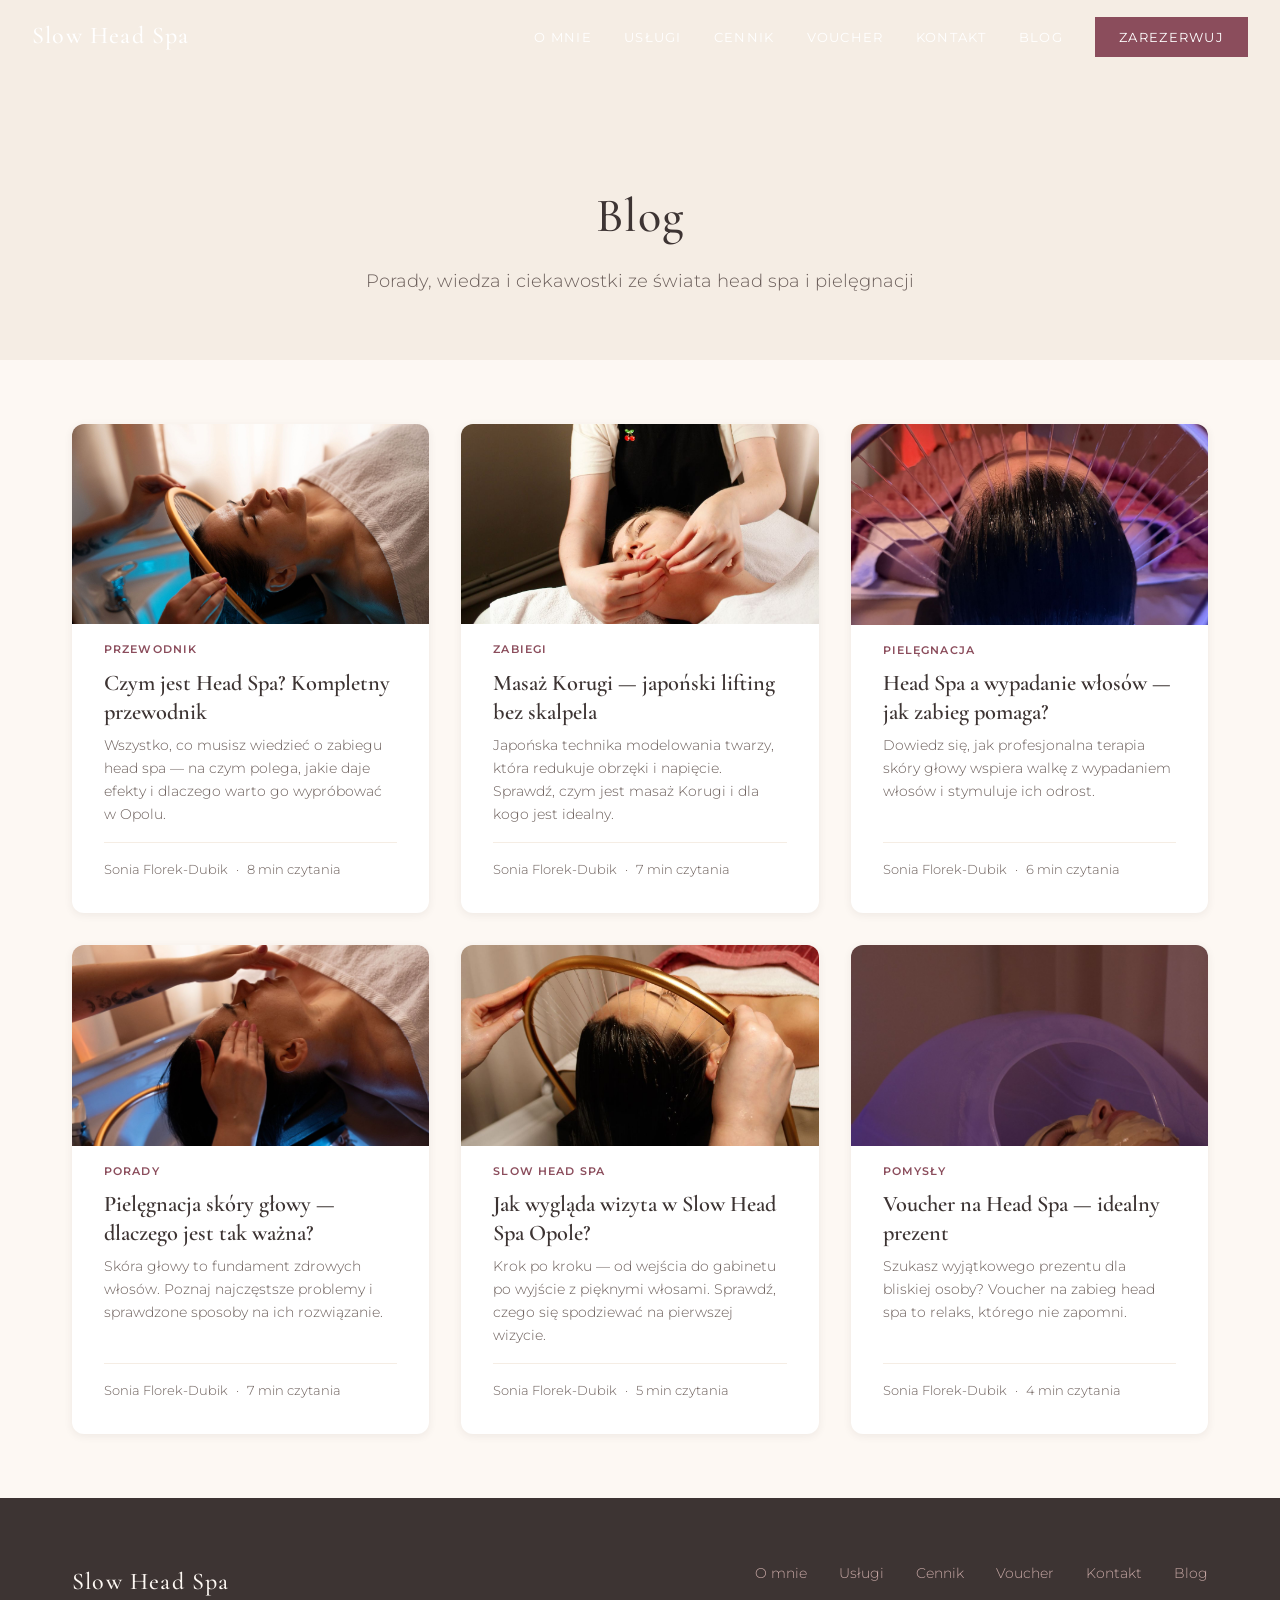
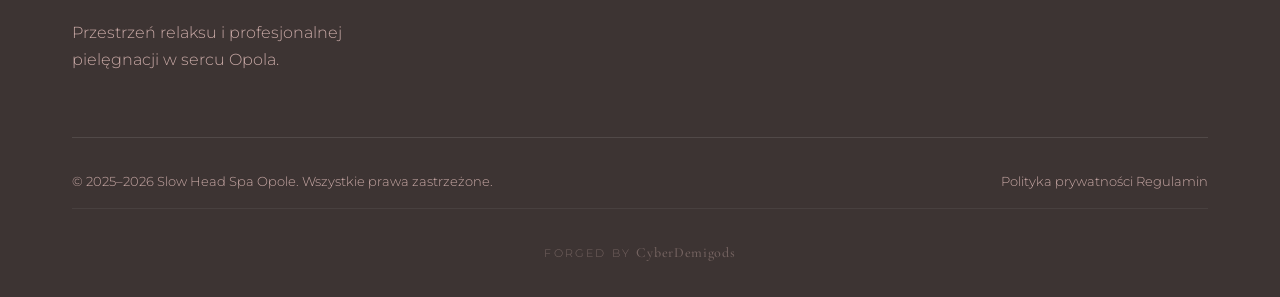
==== commit 12acf417: "Update for new location and price list (Sept 2026) - Address: ul. Piastowska 2/2, 45-081 Opole (JSON" ====
--- a/blog/index.html
+++ b/blog/index.html
@@ -85,7 +85,7 @@
 
                 <a href="/blog/masaz-korugi-japonski-lifting" class="blog-card">
                     <div class="blog-card__image">
-                        <img src="/images/headspa4.jpeg" alt="Masaż Korugi w Opolu" loading="lazy">
+                        <img src="/images/masaz-twarzy-wide.jpg" alt="Masaż Korugi w Opolu" loading="lazy">
                     </div>
                     <div class="blog-card__content">
                         <span class="blog-card__tag">Zabiegi</span>
@@ -117,7 +117,7 @@
 
                 <a href="/blog/pielegnacja-skory-glowy" class="blog-card">
                     <div class="blog-card__image">
-                        <img src="/images/headspa2.jpeg" alt="Pielęgnacja skóry głowy" loading="lazy">
+                        <img src="/images/headspa4.jpeg" alt="Pielęgnacja skóry głowy" loading="lazy">
                     </div>
                     <div class="blog-card__content">
                         <span class="blog-card__tag">Porady</span>
@@ -133,7 +133,7 @@
 
                 <a href="/blog/jak-wyglada-wizyta-head-spa-opole" class="blog-card">
                     <div class="blog-card__image">
-                        <img src="/images/headspa1.jpeg" alt="Wizyta w Slow Head Spa Opole" loading="lazy">
+                        <img src="/images/head-spa-rytual-wide.jpg" alt="Wizyta w Slow Head Spa Opole" loading="lazy">
                     </div>
                     <div class="blog-card__content">
                         <span class="blog-card__tag">Slow Head Spa</span>
--- a/css/style.css
+++ b/css/style.css
@@ -423,11 +423,31 @@
 
 .services__grid {
     display: grid;
-    grid-template-columns: repeat(2, 1fr);
-    gap: var(--spacing-lg);
+    grid-template-columns: repeat(3, 1fr);
+    gap: var(--spacing-md);
+}
+
+.services__extra {
+    max-width: 720px;
+    margin: var(--spacing-lg) auto 0;
+    text-align: center;
+    color: var(--color-text-light);
+}
+
+.services__extra strong {
+    color: var(--color-cherry);
+    font-weight: 500;
+}
+
+.services__extra a {
+    color: var(--color-cherry);
+    text-decoration: underline;
+    text-underline-offset: 3px;
 }
 
 .service-card {
+    display: flex;
+    flex-direction: column;
     background-color: var(--color-white);
     box-shadow: var(--shadow-md);
     overflow: hidden;
@@ -456,7 +476,15 @@
 }
 
 .service-card__content {
+    flex: 1;
+    display: flex;
+    flex-direction: column;
+    align-items: flex-start;
     padding: var(--spacing-md);
+}
+
+.service-card__content .btn {
+    margin-top: auto;
 }
 
 .service-card__title {
@@ -554,6 +582,18 @@
     display: flex;
     flex-direction: column;
     gap: var(--spacing-sm);
+}
+
+.pricing__table--compact {
+    display: grid;
+    grid-template-columns: repeat(2, 1fr);
+}
+
+.pricing__note {
+    margin: calc(var(--spacing-sm) * -0.5) 0 var(--spacing-md);
+    font-size: 0.9375rem;
+    font-style: italic;
+    color: var(--color-text-light);
 }
 
 .pricing__item {
@@ -766,6 +806,17 @@
     color: var(--color-cherry);
 }
 
+.contact__details .contact__hint {
+    margin-top: 4px;
+    font-size: 0.8125rem;
+}
+
+.contact__hint a {
+    color: var(--color-cherry);
+    text-decoration: underline;
+    text-underline-offset: 3px;
+}
+
 .contact__social {
     display: flex;
     gap: var(--spacing-sm);
@@ -804,7 +855,34 @@
 }
 
 .contact__map iframe {
+    display: block;
     filter: grayscale(20%);
+}
+
+.contact__map-placeholder {
+    height: 100%;
+    min-height: inherit;
+    display: flex;
+    flex-direction: column;
+    align-items: center;
+    justify-content: center;
+    gap: var(--spacing-sm);
+    padding: var(--spacing-md);
+    text-align: center;
+    background-color: var(--color-cream-dark);
+}
+
+.contact__map-placeholder p {
+    max-width: 340px;
+    font-size: 0.875rem;
+    color: var(--color-text-light);
+}
+
+.contact__map-placeholder a {
+    font-size: 0.875rem;
+    color: var(--color-cherry);
+    text-decoration: underline;
+    text-underline-offset: 3px;
 }
 
 /* ===================================
@@ -995,6 +1073,10 @@
     }
 
     /* Pricing Mobile */
+    .pricing__table--compact {
+        grid-template-columns: 1fr;
+    }
+
     .pricing__item {
         flex-direction: column;
         align-items: flex-start;
